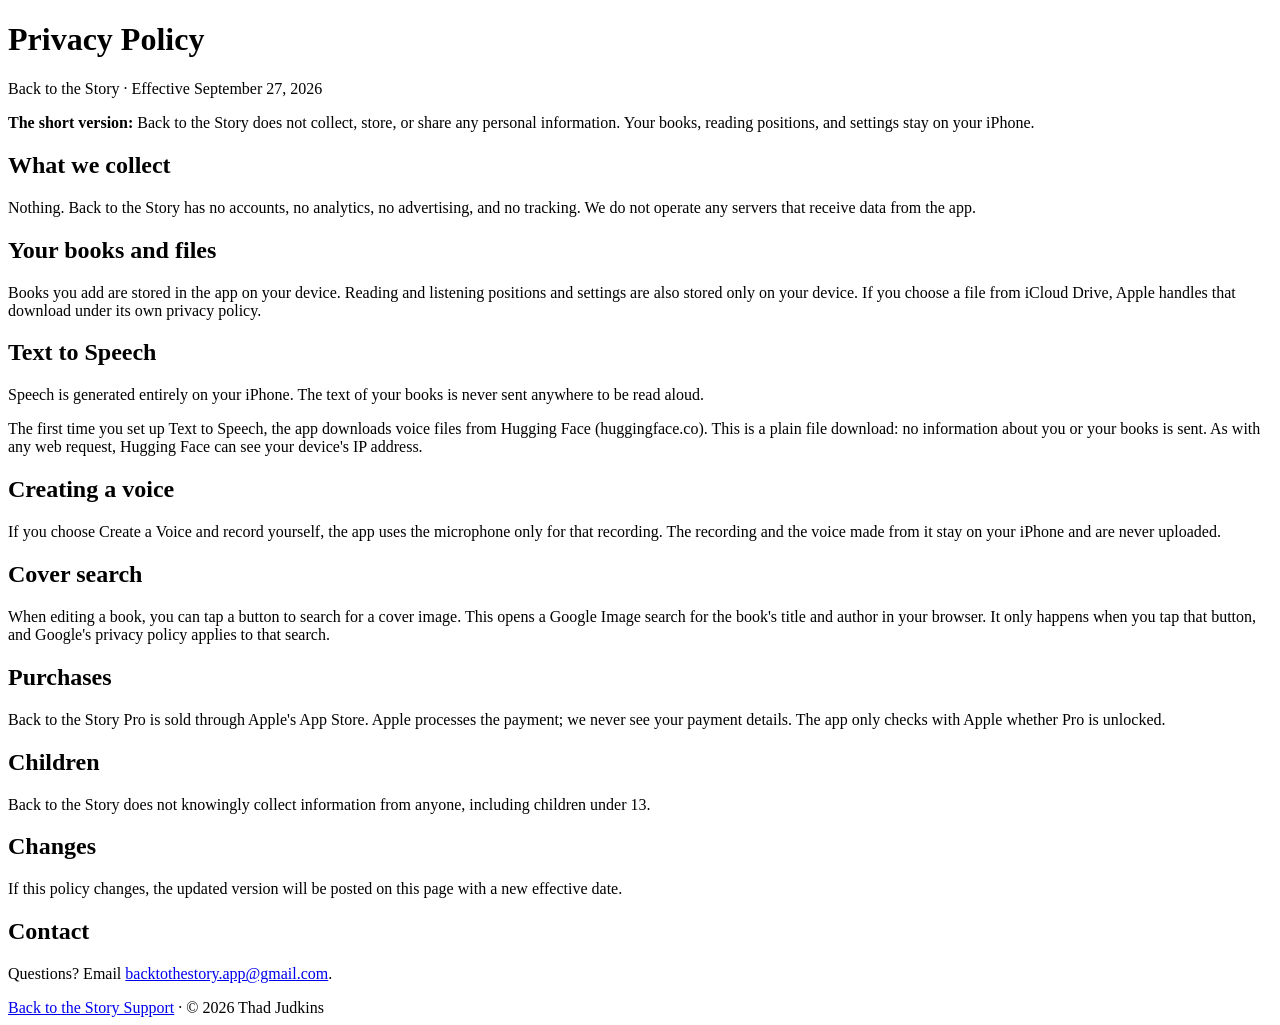
==== privacy.html @ 40831379 "Rename to Back to the Story; new support email, 30-day trial, voices and Reviews Co-Authored-By: Cla" ====
<!DOCTYPE html>
<html lang="en">
<head>
  <meta charset="utf-8">
  <meta name="viewport" content="width=device-width, initial-scale=1">
  <title>Back to the Story Privacy Policy</title>
  <meta name="description" content="Privacy policy for the Back to the Story iPhone app.">
  <link rel="stylesheet" href="style.css">
</head>
<body>
<main>
  <header>
    <h1>Privacy Policy</h1>
    <p class="sub">Back to the Story &middot; Effective September 27, 2026</p>
  </header>

  <div class="card">
    <strong>The short version:</strong> Back to the Story does not collect, store, or share any personal information. Your books, reading positions, and settings stay on your iPhone.
  </div>

  <h2>What we collect</h2>
  <p>Nothing. Back to the Story has no accounts, no analytics, no advertising, and no tracking. We do not operate any servers that receive data from the app.</p>

  <h2>Your books and files</h2>
  <p>Books you add are stored in the app on your device. Reading and listening positions and settings are also stored only on your device. If you choose a file from iCloud Drive, Apple handles that download under its own privacy policy.</p>

  <h2>Text to Speech</h2>
  <p>Speech is generated entirely on your iPhone. The text of your books is never sent anywhere to be read aloud.</p>
  <p>The first time you set up Text to Speech, the app downloads voice files from Hugging Face (huggingface.co). This is a plain file download: no information about you or your books is sent. As with any web request, Hugging Face can see your device's IP address.</p>

  <h2>Creating a voice</h2>
  <p>If you choose Create a Voice and record yourself, the app uses the microphone only for that recording. The recording and the voice made from it stay on your iPhone and are never uploaded.</p>

  <h2>Cover search</h2>
  <p>When editing a book, you can tap a button to search for a cover image. This opens a Google Image search for the book's title and author in your browser. It only happens when you tap that button, and Google's privacy policy applies to that search.</p>

  <h2>Purchases</h2>
  <p>Back to the Story Pro is sold through Apple's App Store. Apple processes the payment; we never see your payment details. The app only checks with Apple whether Pro is unlocked.</p>

  <h2>Children</h2>
  <p>Back to the Story does not knowingly collect information from anyone, including children under 13.</p>

  <h2>Changes</h2>
  <p>If this policy changes, the updated version will be posted on this page with a new effective date.</p>

  <h2>Contact</h2>
  <p>Questions? Email <a href="mailto:backtothestory.app@gmail.com">backtothestory.app@gmail.com</a>.</p>

  <footer><a href="index.html">Back to the Story Support</a> &middot; &copy; 2026 Thad Judkins</footer>
</main>
</body>
</html>
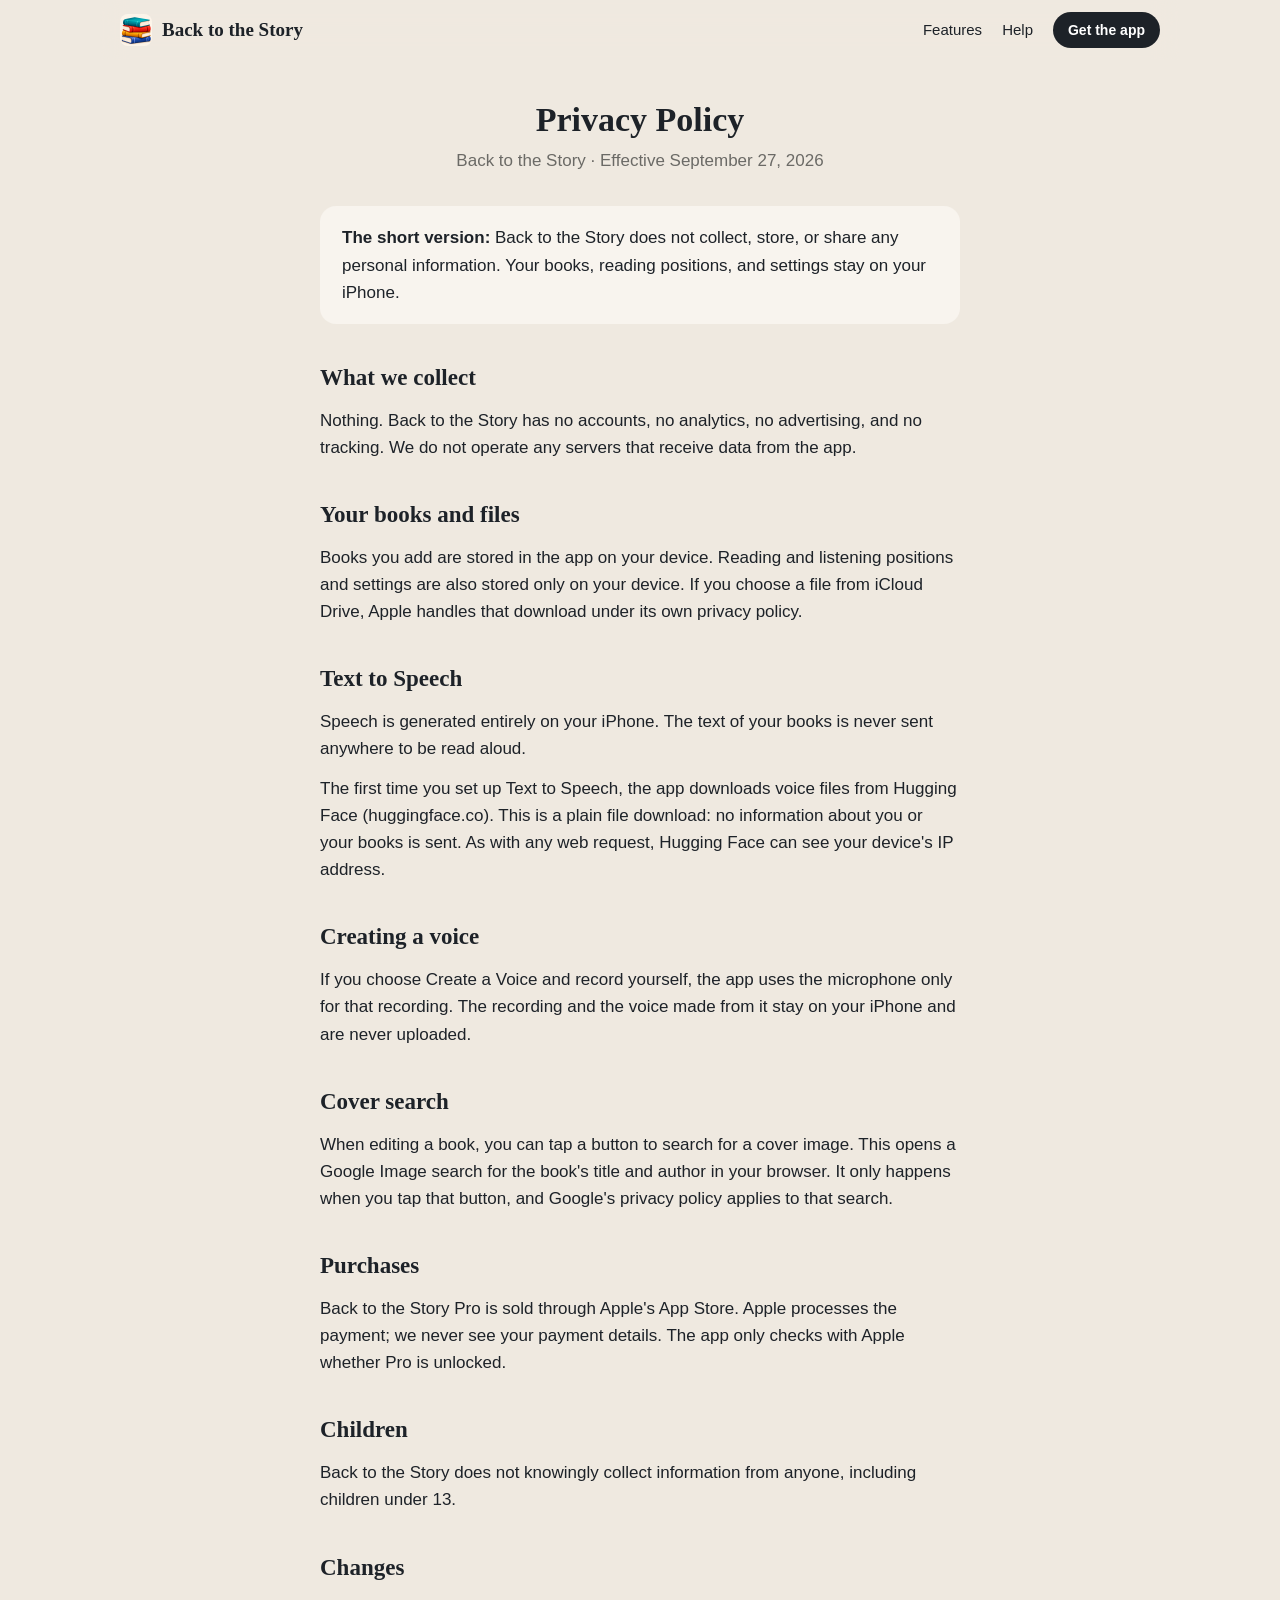
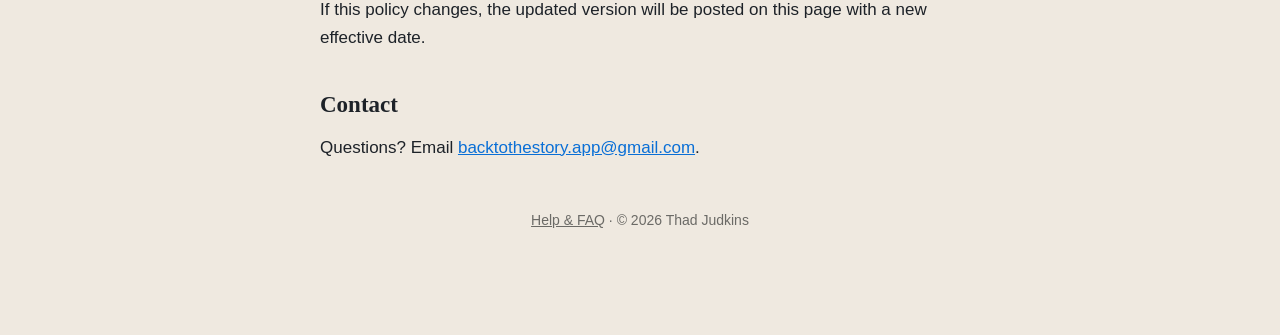
==== commit 697a3241: "Add a landing page; move help to help.html The home page now introduces the app with App Store scree" ====
--- a/privacy.html
+++ b/privacy.html
@@ -5,9 +5,19 @@
   <meta name="viewport" content="width=device-width, initial-scale=1">
   <title>Back to the Story Privacy Policy</title>
   <meta name="description" content="Privacy policy for the Back to the Story iPhone app.">
+  <link rel="icon" href="img/icon.png">
+  <link rel="apple-touch-icon" href="apple-touch-icon.png">
   <link rel="stylesheet" href="style.css">
 </head>
 <body>
+<nav class="topnav">
+  <a class="brand" href="./"><img src="img/icon.png" alt="" width="32" height="32">Back to the Story</a>
+  <div class="links">
+    <a href="./#features">Features</a>
+    <a href="help.html">Help</a>
+    <a class="btn btn-small" href="https://apps.apple.com/app/id6811297859">Get the app</a>
+  </div>
+</nav>
 <main>
   <header>
     <h1>Privacy Policy</h1>
@@ -46,7 +56,7 @@
   <h2>Contact</h2>
   <p>Questions? Email <a href="mailto:backtothestory.app@gmail.com">backtothestory.app@gmail.com</a>.</p>
 
-  <footer><a href="index.html">Back to the Story Support</a> &middot; &copy; 2026 Thad Judkins</footer>
+  <footer><a href="help.html">Help &amp; FAQ</a> &middot; &copy; 2026 Thad Judkins</footer>
 </main>
 </body>
 </html>
--- a/style.css
+++ b/style.css
@@ -0,0 +1,142 @@
+:root {
+  --bg: #efe9e0;
+  --text: #1d2228;
+  --muted: #6b6a66;
+  --accent: #d87a62;
+  --accent-ink: #b85a43;
+  --link: #0a6fd6;
+  --card: #f8f4ee;
+  --line: #ddd5c9;
+  --btn: #1d2228;
+  --btn-text: #fff;
+}
+@media (prefers-color-scheme: dark) {
+  :root {
+    --bg: #1b1c1e;
+    --text: #ece8e1;
+    --muted: #a39f98;
+    --accent-ink: #ee9a83;
+    --link: #5aa9ff;
+    --card: #25272a;
+    --line: #34363a;
+    --btn: #ece8e1;
+    --btn-text: #1b1c1e;
+  }
+}
+* { box-sizing: border-box; }
+html { scroll-behavior: smooth; }
+body {
+  margin: 0;
+  background: var(--bg);
+  color: var(--text);
+  font: 17px/1.6 -apple-system, BlinkMacSystemFont, "Segoe UI", Helvetica, Arial, sans-serif;
+}
+main { max-width: 680px; margin: 0 auto; padding: 40px 20px 64px; }
+header { text-align: center; margin-bottom: 32px; }
+h1 { font-family: Georgia, "Times New Roman", serif; font-size: 34px; line-height: 1.2; margin: 0 0 6px; }
+h2 { font-family: Georgia, "Times New Roman", serif; font-size: 23px; margin: 36px 0 10px; }
+h3 { font-size: 17px; margin: 22px 0 4px; }
+p, li { margin: 0 0 12px; }
+.sub { color: var(--muted); margin: 0; }
+.card { background: var(--card); border-radius: 16px; padding: 18px 22px; margin: 20px 0; }
+a { color: var(--link); }
+footer { color: var(--muted); font-size: 14px; text-align: center; margin: 48px 0 40px; }
+footer a { color: var(--muted); }
+footer div { margin-top: 6px; }
+
+/* Top bar, shared by every page */
+.topnav {
+  position: sticky; top: 0; z-index: 10;
+  display: flex; align-items: center; justify-content: space-between; gap: 16px;
+  max-width: 1080px; margin: 0 auto; padding: 12px 20px;
+  background: color-mix(in srgb, var(--bg) 88%, transparent);
+  backdrop-filter: blur(12px); -webkit-backdrop-filter: blur(12px);
+}
+.brand {
+  display: flex; align-items: center; gap: 10px;
+  color: var(--text); text-decoration: none;
+  font-family: Georgia, "Times New Roman", serif; font-weight: 700; font-size: 19px;
+}
+.brand img { border-radius: 8px; }
+.links { display: flex; align-items: center; gap: 20px; font-size: 15px; }
+.links a { color: var(--text); text-decoration: none; }
+.links a:hover { color: var(--accent-ink); }
+.links a[aria-current="page"] { color: var(--accent-ink); font-weight: 600; }
+
+/* Buttons */
+.btn {
+  display: inline-flex; align-items: center; gap: 9px;
+  background: var(--btn); color: var(--btn-text) !important;
+  padding: 13px 22px; border-radius: 999px;
+  font-weight: 600; font-size: 16px; text-decoration: none;
+  transition: transform .15s ease, opacity .15s ease;
+}
+.btn:hover { transform: translateY(-1px); opacity: .92; }
+.btn-small { padding: 7px 15px; font-size: 14px; }
+.btn-ghost { background: transparent; color: var(--text) !important; box-shadow: inset 0 0 0 1.5px var(--line); }
+
+/* Home page */
+.home section { max-width: 1080px; margin: 0 auto; padding: 0 20px; }
+.hero {
+  display: grid; grid-template-columns: 1.15fr 1fr; gap: 48px; align-items: center;
+  padding-top: 40px !important; padding-bottom: 24px !important;
+}
+.hero-icon { border-radius: 22px; box-shadow: 0 8px 24px rgba(0,0,0,.12); margin-bottom: 20px; }
+.hero h1 { font-size: clamp(40px, 5.4vw, 62px); line-height: 1.05; margin: 0 0 18px; letter-spacing: -0.01em; }
+.hero h1 em { font-style: normal; color: var(--accent-ink); }
+.lede { font-size: 19px; color: var(--text); max-width: 34em; margin-bottom: 26px; }
+.cta { display: flex; flex-wrap: wrap; gap: 12px; margin-bottom: 14px; }
+.fine { color: var(--muted); font-size: 14px; margin: 0; }
+.hero-shot { display: flex; justify-content: center; }
+.hero-shot img {
+  width: 100%; max-width: 340px; height: auto;
+  border-radius: 28px; box-shadow: 0 24px 60px rgba(0,0,0,.22);
+  transform: rotate(2deg);
+}
+
+.gallery { padding-top: 56px !important; }
+.strip {
+  display: flex; gap: 18px; overflow-x: auto; scroll-snap-type: x mandatory;
+  padding: 8px 4px 24px; scrollbar-width: thin;
+}
+.strip img {
+  flex: 0 0 auto; width: 220px; height: auto; border-radius: 20px;
+  scroll-snap-align: start; box-shadow: 0 10px 28px rgba(0,0,0,.14);
+}
+
+.features {
+  display: grid; grid-template-columns: repeat(3, 1fr); gap: 28px;
+  padding-top: 48px !important; scroll-margin-top: 70px;
+}
+.feature h2 { margin: 12px 0 8px; font-size: 26px; }
+.feature p { color: var(--text); }
+.ficon {
+  width: 52px; height: 52px; border-radius: 14px;
+  background: var(--c); display: flex; align-items: center; justify-content: center;
+  font-size: 26px;
+}
+
+.promise { display: grid; grid-template-columns: 1fr 1fr; gap: 20px; padding-top: 36px !important; }
+.promise-card { background: var(--card); border-radius: 20px; padding: 24px 28px; }
+.promise-card h2 { margin: 0 0 8px; }
+.promise-card p { margin: 0; }
+
+.closing { text-align: center; padding-top: 72px !important; }
+.closing h2 { font-size: clamp(28px, 3.6vw, 40px); margin: 0 0 22px; }
+.closing .fine { margin-top: 14px; }
+
+@media (max-width: 820px) {
+  .hero { grid-template-columns: 1fr; gap: 36px; text-align: center; padding-top: 24px !important; }
+  .hero-icon { margin: 0 auto 18px; display: block; }
+  .lede { margin-left: auto; margin-right: auto; }
+  .cta { justify-content: center; }
+  .hero-shot img { max-width: 280px; transform: none; }
+  .features, .promise { grid-template-columns: 1fr; }
+  .strip img { width: 180px; }
+}
+@media (max-width: 520px) {
+  .links { gap: 14px; }
+  .links a:not(.btn) { font-size: 14px; }
+  .brand span, .brand { font-size: 0; }
+  .brand img { width: 36px; height: 36px; }
+}
